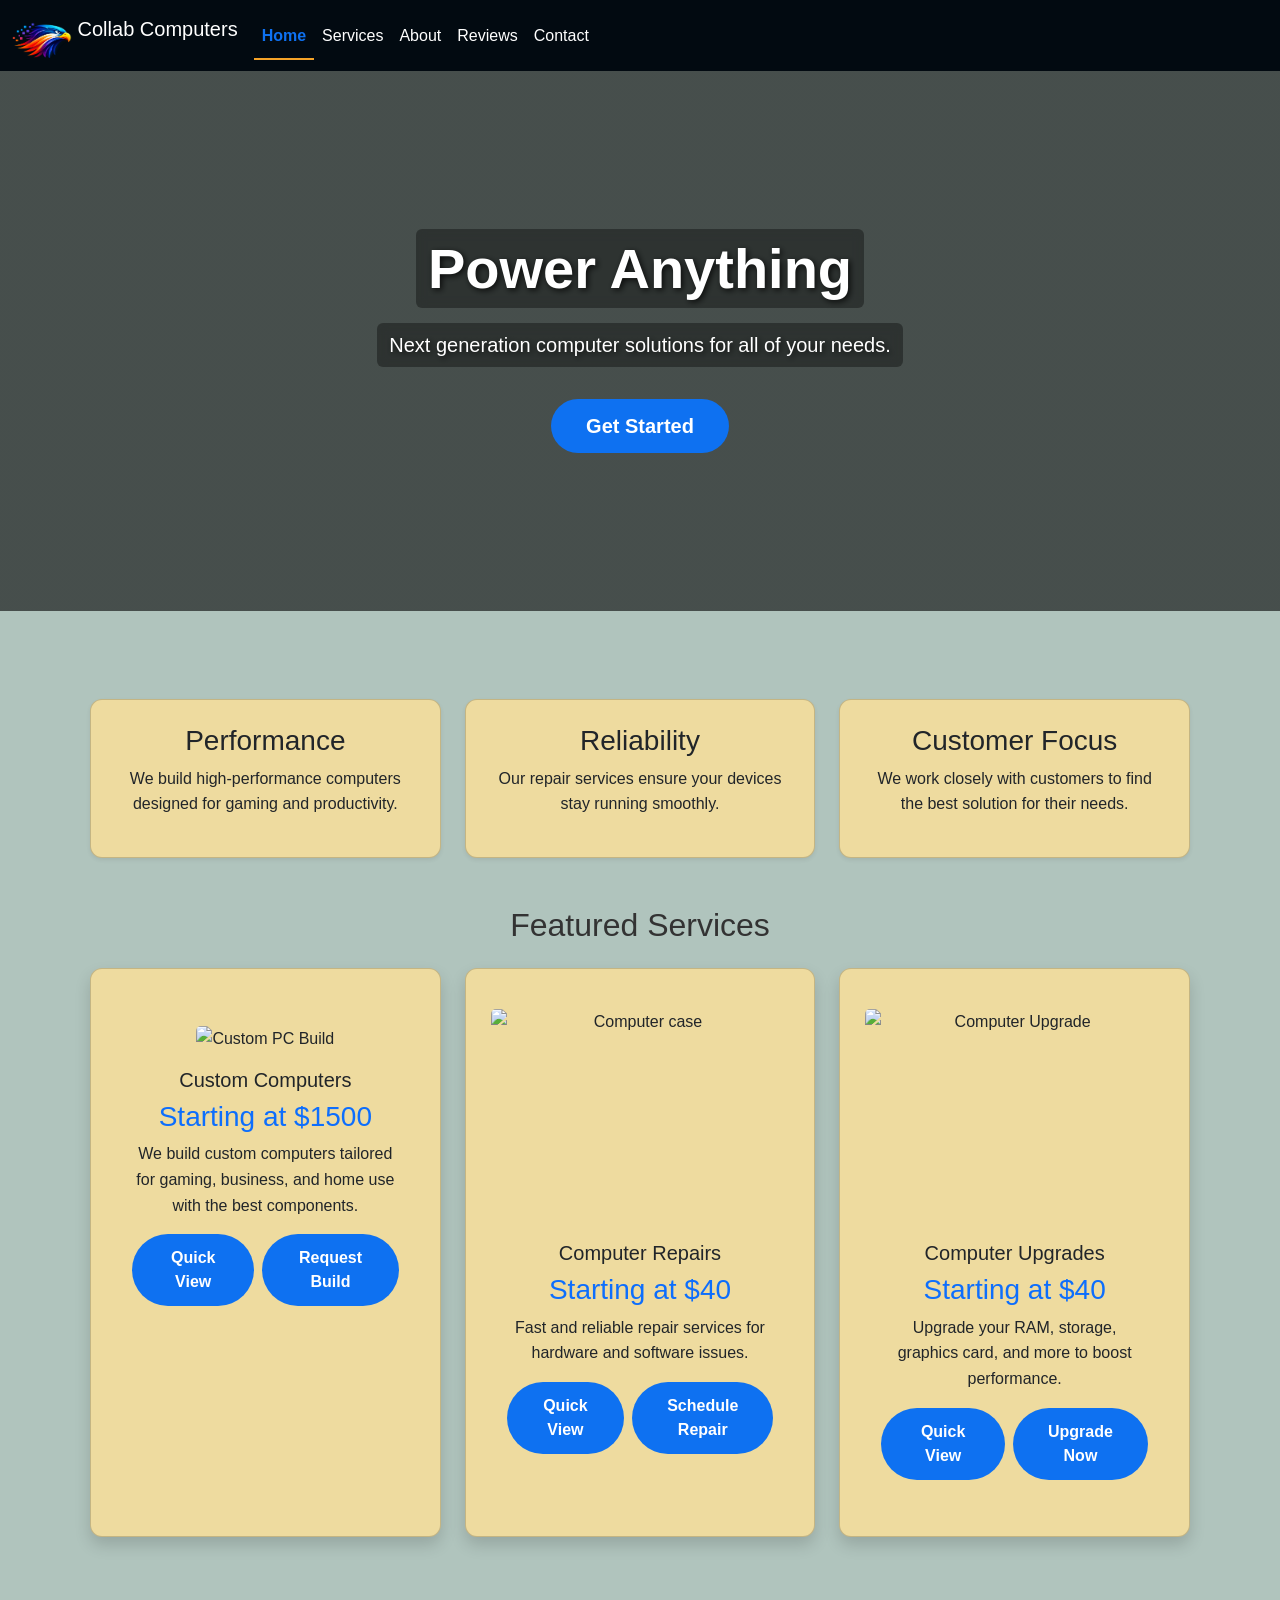
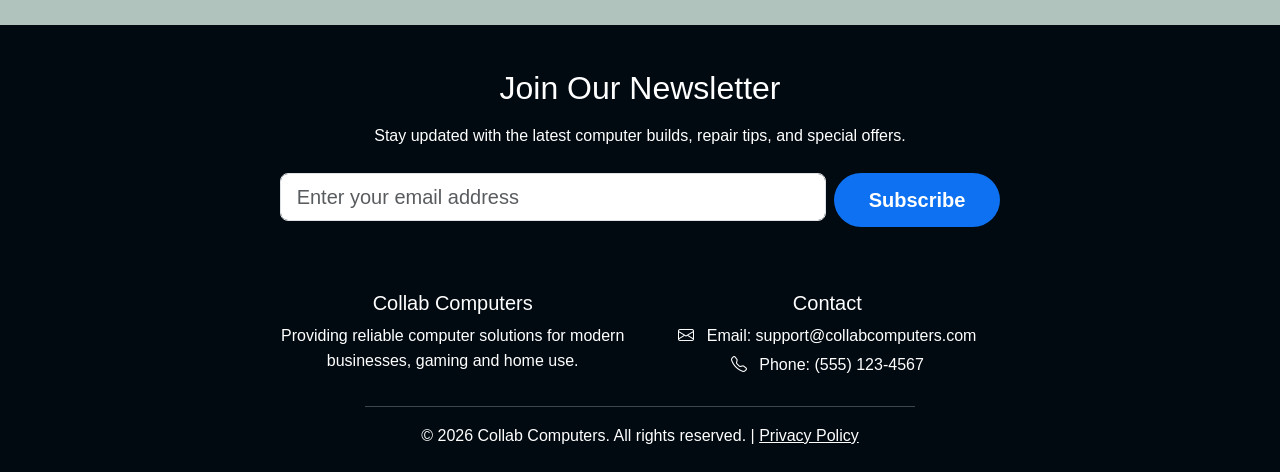
==== index.html @ c6392ce7 "Thirteenth commit with featured services now having a quickview button across all pages and a minor " ====
<!DOCTYPE html>
<html lang="en">

<head>
    <meta charset="UTF-8">
    <meta name="viewport" content="width=device-width, initial-scale=1.0">
    <title>Collab Computers | Home</title>

    <!-- bootstrap link -->
    <link href="https://cdn.jsdelivr.net/npm/bootstrap@5.3.0/dist/css/bootstrap.min.css" rel="stylesheet">

    <!-- bootstrap icon link -->
    <link rel="stylesheet" href="https://cdn.jsdelivr.net/npm/bootstrap-icons@1.11.0/font/bootstrap-icons.css">

    <link rel="stylesheet" href="style.css">
</head>

<body>

    <header>
        <nav class="navbar navbar-expand-lg custom-navbar">
            <div class="container-fluid">
                <a class="navbar-brand" href="#"><img src="assets/images/falcon-head-logo.png" alt="Logo" width="60"
                        height="40" class="d-inline-block align-text-top"> Collab Computers</a>
                <button class="navbar-toggler" type="button" data-bs-toggle="collapse" data-bs-target="#navbarNav"
                    aria-controls="navbarNav" aria-expanded="false" aria-label="Toggle navigation">
                    <span class="navbar-toggler-icon"></span>
                </button>
                <div class="collapse navbar-collapse" id="navbarNav">
                    <ul class="navbar-nav">
                        <li class="nav-item">
                            <a class="nav-link active" aria-current="page" href="index.html">Home</a>
                        </li>
                        <li class="nav-item">
                            <a class="nav-link" href="services.html">Services</a>
                        </li>
                        <li class="nav-item">
                            <a class="nav-link" href="about.html">About</a>
                        </li>
                        <li class="nav-item">
                            <a class="nav-link" href="reviews.html">Reviews</a>
                        </li>
                        <li class="nav-item">
                            <a class="nav-link" href="contact.html">Contact</a>
                        </li>
                    </ul>
                </div>
            </div>
        </nav>

        <section class="hero d-flex align-items-center text-center text-white">
            <div class="container">
                <div class="row justify-content-center">
                    <div class="col-lg-8 custom-hero">
                        <h1 class="display-4 fw-bold">Power Anything</h1>
                        <p class="lead">
                            Next generation computer solutions for all of your needs.
                        </p>
                        <a href="services.html" class="btn btn-lg mt-3 hero-btn">
                            Get Started
                        </a>
                    </div>
                </div>
            </div>
        </section>
    </header>

    <main class="container">
        <section class="row g-4 mt-4">

            <div class="col-md-4">
                <div class="card h-100 shadow-sm text-center p-4">
                    <h3>Performance</h3>
                    <p>We build high-performance computers designed for gaming and productivity.</p>
                </div>
            </div>

            <div class="col-md-4">
                <div class="card h-100 shadow-sm text-center p-4">
                    <h3>Reliability</h3>
                    <p>Our repair services ensure your devices stay running smoothly.</p>
                </div>
            </div>

            <div class="col-md-4">
                <div class="card h-100 shadow-sm text-center p-4">
                    <h3>Customer Focus</h3>
                    <p>We work closely with customers to find the best solution for their needs.</p>
                </div>
            </div>

        </section>

        <section class="featured-section text-center my-5">

            <h2 class="mb-4">Featured Services</h2>

            <div class="row g-4">

                <!-- Custom Computers -->
                <div class="col-md-4">
                    <div class="card h-100 shadow">
                        <div class="card-body text-center">

                            <img src="https://images.pexels.com/photos/6942359/pexels-photo-6942359.jpeg"
                                class="card-img-top" alt="Custom PC Build">

                            <h5 class="card-title mt-3">Custom Computers</h5>

                            <h3 class="text-primary">Starting at $1500</h3>

                            <p class="card-text">
                                We build custom computers tailored for gaming, business, and home use with the best
                                components.
                            </p>

                            <div class="d-flex justify-content-center gap-2">
                                <button class="btn btn-outline-secondary" data-bs-toggle="modal"
                                    data-bs-target="#quickViewPC">
                                    Quick View
                                </button>

                                <a href="contact.html" class="btn btn-primary">
                                    Request Build
                                </a>
                            </div>

                        </div>
                    </div>
                </div>

                <!-- Computer Repairs -->
                <div class="col-md-4">
                    <div class="card h-100 shadow">

                        <img src="https://images.pexels.com/photos/34338616/pexels-photo-34338616.jpeg"
                            class="card-img-top" alt="Computer case">

                        <div class="card-body text-center">

                            <h5 class="card-title mt-3">Computer Repairs</h5>

                            <h3 class="text-primary">Starting at $40</h3>

                            <p class="card-text">
                                Fast and reliable repair services for hardware and software issues.
                            </p>

                            <div class="d-flex justify-content-center gap-2">
                                <button class="btn btn-outline-secondary" data-bs-toggle="modal"
                                    data-bs-target="#quickViewRepair">
                                    Quick View
                                </button>

                                <a href="contact.html" class="btn btn-primary">
                                    Schedule Repair
                                </a>
                            </div>

                        </div>
                    </div>
                </div>

                <!-- Computer Upgrades -->
                <div class="col-md-4">
                    <div class="card h-100 shadow">

                        <img src="https://images.pexels.com/photos/4316/technology-computer-chips-gigabyte.jpg"
                            class="card-img-top" alt="Computer Upgrade">

                        <div class="card-body text-center">

                            <h5 class="card-title mt-3">Computer Upgrades</h5>

                            <h3 class="text-primary">Starting at $40</h3>

                            <p class="card-text">
                                Upgrade your RAM, storage, graphics card, and more to boost performance.
                            </p>

                            <div class="d-flex justify-content-center gap-2">

                                <button class="btn btn-outline-secondary" data-bs-toggle="modal"
                                    data-bs-target="#quickViewUpgrade">
                                    Quick View
                                </button>

                                <a href="contact.html" class="btn btn-primary">
                                    Upgrade Now
                                </a>

                            </div>

                        </div>
                    </div>
                </div>
        </section>
    </main>

    <footer class="footer text-white mt-auto">

        <section class="newsletter text-center mt-1">

            <div class="container">

                <h2 class="mb-3">Join Our Newsletter</h2>
                <p class="mb-4">
                    Stay updated with the latest computer builds, repair tips, and special offers.
                </p>

                <form class="row justify-content-center g-2">

                    <div class="col-md-6">
                        <input type="email" class="form-control form-control-lg" placeholder="Enter your email address"
                            required>
                    </div>

                    <div class="col-md-auto">
                        <button type="submit" class="btn btn-lg btn-primary">
                            Subscribe
                        </button>
                    </div>

                </form>

            </div>

        </section>


        <div class="container py-4 text-center">

            <div class="row justify-content-center">

                <div class="col-md-4">
                    <h5>Collab Computers</h5>
                    <p>Providing reliable computer solutions for modern businesses, gaming and home use.</p>
                </div>

                <div class="col-md-4">
                    <h5>Contact</h5>
                    <p class="mb-1"><i class="bi-envelope"></i> Email: support@collabcomputers.com</p>
                    <p class="mb-0"><i class="bi-telephone"></i> Phone: (555) 123-4567</p>
                </div>

            </div>

            <hr class="border-light w-50 mx-auto">

            <p class="mb-0">
                &copy; 2026 Collab Computers. All rights reserved.
                | <a href="privacy-policy.html" class="text-white">Privacy Policy</a>
            </p>
        </div>
    </footer>

    <!-- Quick View Modal Custom Builds-->
    <div class="modal fade" id="quickViewPC" tabindex="-1">
        <div class="modal-dialog modal-lg">
            <div class="modal-content">

                <div class="modal-header">
                    <h5 class="modal-title">Custom Computer Build Services</h5>
                    <button type="button" class="btn-close" data-bs-dismiss="modal"></button>
                </div>

                <div class="modal-body text-center">

                    <img src="https://images.pexels.com/photos/6942359/pexels-photo-6942359.jpeg" class="img-fluid mb-3"
                        alt="Custom PC Build">

                    <h4 class="text-primary">Starting at $1500</h4>

                    <p>
                        Our custom computers are built for gaming, business, streaming,
                        and high-performance workstations using premium components.
                    </p>

                    <ul class="text-start">
                        <li>Intel or AMD processors</li>
                        <li>High-performance GPUs</li>
                        <li>Custom RGB cases</li>
                        <li>Fast SSD storage</li>
                    </ul>

                </div>

                <div class="modal-footer">
                    <a href="contact.html" class="btn btn-primary">Request Build</a>
                    <button class="btn btn-secondary" data-bs-dismiss="modal">Close</button>
                </div>

            </div>
        </div>
    </div>

    <!-- Quick View Modal Repairs -->
    <div class="modal fade" id="quickViewRepair" tabindex="-1">
        <div class="modal-dialog modal-lg">
            <div class="modal-content">

                <div class="modal-header">
                    <h5 class="modal-title">Computer Repair Services</h5>
                    <button type="button" class="btn-close" data-bs-dismiss="modal"></button>
                </div>

                <div class="modal-body">
                    <div class="row">

                        <div class="col-md-6">
                            <img src="https://images.pexels.com/photos/34338616/pexels-photo-34338616.jpeg"
                                class="img-fluid rounded" alt="Computer Repair">
                        </div>

                        <div class="col-md-6">
                            <h4 class="text-primary">Starting at $40</h4>

                            <p>
                                Our technicians provide fast diagnostics and reliable repairs
                                for desktops and laptops.
                            </p>

                            <ul>
                                <li>Hardware repair</li>
                                <li>Software troubleshooting</li>
                                <li>Performance upgrades</li>
                                <li>System cleanup</li>
                            </ul>
                        </div>

                    </div>
                </div>

                <div class="modal-footer">
                    <a href="contact.html" class="btn btn-primary">Schedule Repair</a>
                    <button class="btn btn-secondary" data-bs-dismiss="modal">Close</button>
                </div>

            </div>
        </div>
    </div>

    <!-- Quick View Modal Upgrades -->
    <div class="modal fade" id="quickViewUpgrade" tabindex="-1">
        <div class="modal-dialog modal-lg">
            <div class="modal-content">

                <div class="modal-header">
                    <h5 class="modal-title">Computer Upgrade Services</h5>
                    <button type="button" class="btn-close" data-bs-dismiss="modal"></button>
                </div>

                <div class="modal-body">
                    <div class="row">

                        <div class="col-md-6">
                            <img src="https://images.pexels.com/photos/4316/technology-computer-chips-gigabyte.jpg"
                                class="img-fluid rounded" alt="Computer Upgrade">
                        </div>

                        <div class="col-md-6">

                            <h4 class="text-primary">Starting at $40</h4>

                            <p>
                                Improve your computer's speed and performance with professional
                                hardware upgrades.
                            </p>

                            <ul>
                                <li>RAM upgrades for better multitasking</li>
                                <li>SSD installation for faster boot times</li>
                                <li>Graphics card upgrades for gaming</li>
                                <li>Cooling and performance improvements</li>
                            </ul>

                        </div>

                    </div>
                </div>

                <div class="modal-footer">
                    <a href="contact.html" class="btn btn-primary">Upgrade Now</a>
                    <button class="btn btn-secondary" data-bs-dismiss="modal">Close</button>
                </div>

            </div>
        </div>
    </div>

    <script src="https://cdn.jsdelivr.net/npm/bootstrap@5.3.0/dist/js/bootstrap.bundle.min.js"></script>
</body>

</html>
---- style.css ----
/* 1. CSS Variables - The "Theme" Controller */
:root {
    --primary-color: #020a11;    /* Navbar & Footer */
    --accent-color: #0e71f1;     /* Buttons & Highlights */
    --accent-color-2: #f5a328;   /* Buttons & Highlights */
    --bg-light: #b0c4bd;         /* Page Background */
    --card-bg: #eedb9f;          /* Card Background */
    --text-main: #333333;        /* General Text */
    --text-light: #ffffff;       /* Text on Dark Backgrounds */
    --container-width: 1100px;
}


/* 2. Reset & Base Styles */

* {
    margin: 0;
    padding: 0;
    box-sizing: border-box;
}

body {
    font-family: 'Segoe UI', Roboto, Helvetica, Arial, sans-serif;
    line-height: 1.6;
    background-color: var(--bg-light);
    color: var(--text-main);

    display: flex;
    flex-direction: column;
    min-height: 100vh;
}


/* 3. Navbar */

.custom-navbar {
    background-color: var(--primary-color); /* your navbar color */
}

/* Navbar text */
.custom-navbar .navbar-brand,
.custom-navbar .nav-link {
    color: var(--text-light);
}

/* Navigation layout */
.nav-links {
    list-style: none;
    display: flex;
}

.nav-links li {
    margin-left: 20px;
}

.nav-links a {
    color: #bdc3c7;
    text-decoration: none;
    font-weight: 500;
    transition: color 0.3s ease;
}

/* Link hover + active */
.nav-links a:hover,
.nav-links a.active {
    color: var(--text-light);
}

/* Dropdown menu */
.dropdown-menu {
    background-color: var(--text-light);   /* white background */
}

.dropdown-item {
    color: var(--text-main);               /* dark readable text */
}

.dropdown-item:hover {
    background-color: var(--bg-light);
}

/* Dropdown toggle */
.custom-navbar .dropdown-toggle {
    color: var(--text-light);
}

.custom-navbar .dropdown-toggle:hover {
    color: var(--accent-color);
}

.custom-navbar .dropdown-toggle.show {
    color: var(--accent-color);
}

/* Active nav link */
.custom-navbar .nav-link.active {
    color: var(--accent-color) !important;  /* changes the active page color */
    font-weight: 600;
}

/* Hover nav link */
.custom-navbar .nav-link:hover {
    color: var(--accent-color);             /*makes the hover color the same as the accent color */
}

/* Navbar toggle button */
.navbar-toggler {
    border-color: var(--text-light);
}

.navbar-toggler-icon {
    filter: invert(1);          /*inverts hamburger icon color */
}

/* Underline navbar links with fade effect */
.custom-navbar .nav-link {
    position: relative;
}

.custom-navbar .nav-link::after {
    content: "";
    position: absolute;
    width: 0%;
    height: 2px;
    bottom: -4px;
    left: 0;

    background-color: var(--accent-color-2);
    transition: width 0.3s ease;
}

.custom-navbar .nav-link:hover::after,
.custom-navbar .nav-link.active::after {
    width: 100%;
}


/* 4. Hero Section */

.hero {
    background:
        linear-gradient(rgba(0,0,0,0.6), rgba(0,0,0,0.6)),
        url('https://images.pexels.com/photos/1714208/pexels-photo-1714208.jpeg');

    background-size: cover;
    background-position: center;
    min-height: 60vh;
}

/* Hero heading */
.hero h1 {
    font-size: clamp(2rem, 5vw, 3.5rem);
    margin-bottom: 15px;

    display: inline-block;

    text-shadow: 2px 2px 6px rgba(0,0,0,0.8);

    /* Frosted glass backdrop */
    padding: 6px 12px;
    border-radius: 6px;
    background: rgba(0,0,0,0.35);
    backdrop-filter: blur(5px);
}

/* Hero paragraph */
.hero p {
    display: inline-block;

    text-shadow: 2px 2px 6px rgba(0,0,0,0.8);

    padding: 6px 12px;
    border-radius: 6px;
    background: rgba(0,0,0,0.35);
    backdrop-filter: blur(5px);
}

/* Hero layout */
.custom-hero {
    display: flex;
    flex-direction: column;
    align-items: center;
}


/* Buttons */

.hero-btn,
.btn {
    background-color: var(--accent-color);
    color: var(--text-light);

    border: none;
    padding: 12px 35px;
    border-radius: 50px;
    font-weight: bold;

    max-width: fit-content;
}

/* Button hover */
.hero-btn:hover,
.btn:hover {
    background-color: var(--accent-color-2);
    color: var(--text-main);

    transform: scale(1.05);         /* slightly enlarge button */
    transition: all 0.3s ease;      /*smooth out transition */
}


/* 5. Main Layout & Cards */

.container {
    flex: 1;

    width: 90%;
    max-width: var(--container-width);

    margin: 0 auto;
    padding: 40px 0;
}

/* Card grid layout */
.card-grid {
    display: grid;
    grid-template-columns: repeat(3, 1fr); /* 3 columns on desktop */

    gap: 30px;
    margin-top: -100px; /* Overlap effect */
}

/* Card styling */
.card {
    background: var(--card-bg);

    padding: 40px 25px;
    border-radius: 12px;

    text-align: center;

    box-shadow: 0 10px 30px rgba(0,0,0,0.08);
    transition: transform 0.3s ease;
}

/* Cards will now hover and enlarge slightly */
.card:not(.contact-card):hover {
    transform: translateY(-8px) scale(1.02);
    box-shadow: 0 15px 40px rgba(0,0,0,0.15);
}

/* Card images are now the same height */
.card-img-top{
    height:200px;
    object-fit:cover;
}

/* 6. Footer */

.footer {
    background: var(--primary-color);
    color: var(--text-light);
    width: 100%;
}

.bi-envelope,
.bi-telephone {
    margin-right: 0.5rem;
}


/* 7. MEDIA QUERIES (The Responsive Magic) */

/* Tablet & Smaller Screens */
@media (max-width: 992px) {

    .card-grid {
        grid-template-columns: repeat(2, 1fr); /* Drop to 2 columns */
        margin-top: 20px; /* Remove overlap for cleaner mobile feel */
    }

}

/* Mobile Phones */
@media (max-width: 600px) {

    .navbar {
        flex-direction: column; /* Stack logo and links */
        gap: 10px;
    }

    .nav-links li {
        margin: 0 10px;
    }

    .card-grid {
        grid-template-columns: 1fr; /* 1 column on small phones */
    }

    .hero {
        height: 50vh;
    }

}
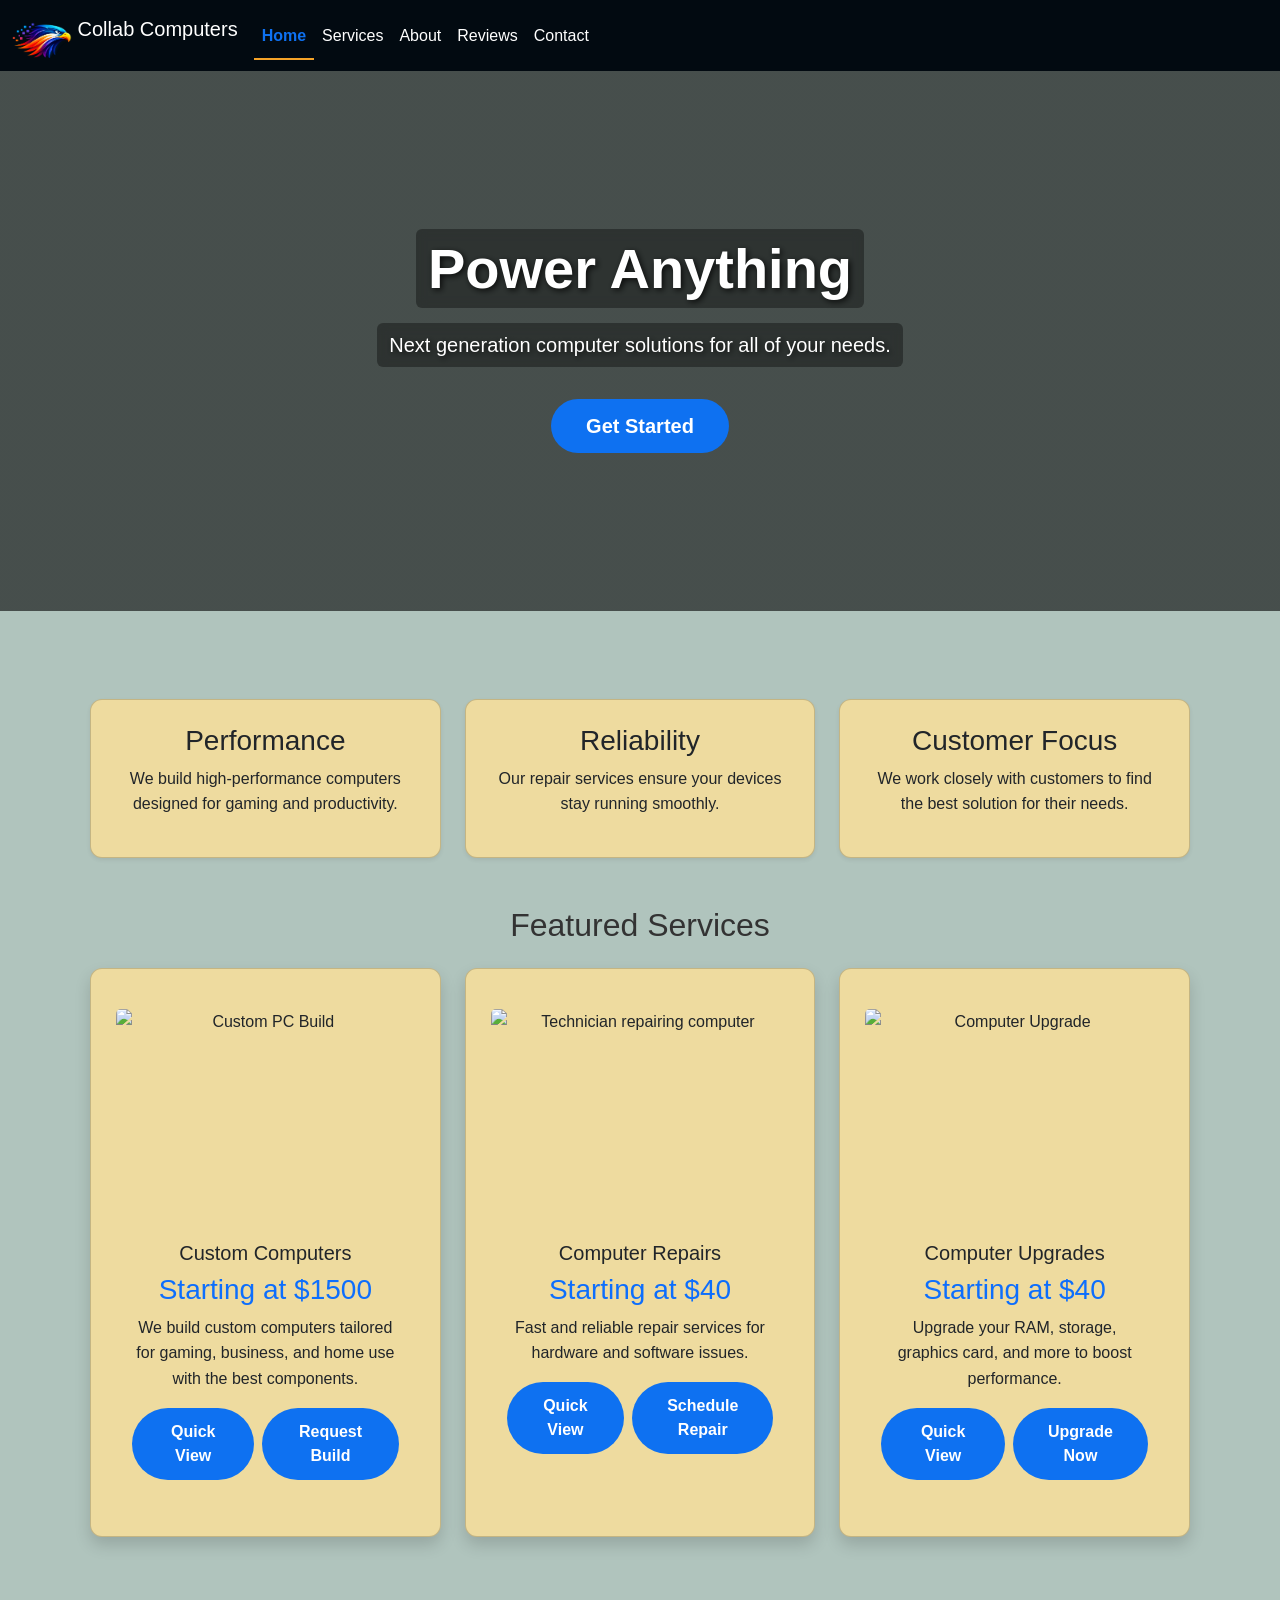
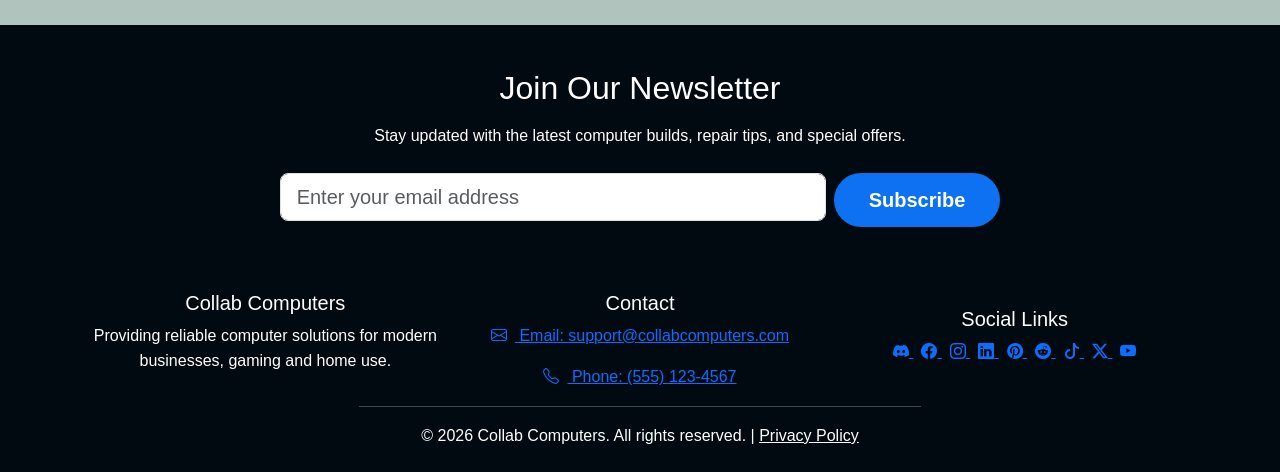
==== commit 4998547e: "Fifteenth commit with removal of href link on logo image, addition of social links to each page foot" ====
--- a/index.html
+++ b/index.html
@@ -20,7 +20,7 @@
     <header>
         <nav class="navbar navbar-expand-lg custom-navbar">
             <div class="container-fluid">
-                <a class="navbar-brand" href="#"><img src="assets/images/falcon-head-logo.png" alt="Logo" width="60"
+                <a class="navbar-brand"><img src="assets/images/falcon-head-logo.png" alt="Logo" width="60"
                         height="40" class="d-inline-block align-text-top"> Collab Computers</a>
                 <button class="navbar-toggler" type="button" data-bs-toggle="collapse" data-bs-target="#navbarNav"
                     aria-controls="navbarNav" aria-expanded="false" aria-label="Toggle navigation">
@@ -91,6 +91,8 @@
 
         </section>
 
+
+        <!-- Featured Section -->
         <section class="featured-section text-center my-5">
 
             <h2 class="mb-4">Featured Services</h2>
@@ -100,11 +102,11 @@
                 <!-- Custom Computers -->
                 <div class="col-md-4">
                     <div class="card h-100 shadow">
-                        <div class="card-body text-center">
-
-                            <img src="https://images.pexels.com/photos/6942359/pexels-photo-6942359.jpeg"
-                                class="card-img-top" alt="Custom PC Build">
-
+
+                        <img src="https://images.pexels.com/photos/6942359/pexels-photo-6942359.jpeg"
+                            class="card-img-top" alt="Custom PC Build">
+
+                        <div class="card-body text-dark">
                             <h5 class="card-title mt-3">Custom Computers</h5>
 
                             <h3 class="text-primary">Starting at $1500</h3>
@@ -133,8 +135,8 @@
                 <div class="col-md-4">
                     <div class="card h-100 shadow">
 
-                        <img src="https://images.pexels.com/photos/34338616/pexels-photo-34338616.jpeg"
-                            class="card-img-top" alt="Computer case">
+                        <img src="https://images.pexels.com/photos/7639373/pexels-photo-7639373.jpeg"
+                            class="card-img-top" alt="Technician repairing computer">
 
                         <div class="card-body text-center">
 
@@ -239,18 +241,67 @@
 
                 <div class="col-md-4">
                     <h5>Contact</h5>
-                    <p class="mb-1"><i class="bi-envelope"></i> Email: support@collabcomputers.com</p>
-                    <p class="mb-0"><i class="bi-telephone"></i> Phone: (555) 123-4567</p>
-                </div>
-
-            </div>
-
-            <hr class="border-light w-50 mx-auto">
-
-            <p class="mb-0">
-                &copy; 2026 Collab Computers. All rights reserved.
-                | <a href="privacy-policy.html" class="text-white">Privacy Policy</a>
-            </p>
+
+                    <p>
+                        <a href="mailto:support@collabcomputers.com">
+                            <i class="bi-envelope"></i> Email: support@collabcomputers.com
+                        </a>
+                    </p>
+
+                    <p>
+                        <a href="tel:+15551234567" class="mb-0">
+                            <i class="bi-telephone"></i> Phone: (555) 123-4567
+                        </a>
+                    </p>
+                </div>
+
+                <div class="col-md-4 mt-3">
+                    <h5>Social Links</h5>
+
+                    <a href="https://discord.com" target="_blank" class="me-2">
+                        <i class="bi bi-discord"></i>
+                    </a>
+
+                    <a href="https://facebook.com" target="_blank" class="me-2">
+                        <i class="bi bi-facebook"></i>
+                    </a>
+
+                    <a href="https://instagram.com" target="_blank" class="me-2">
+                        <i class="bi bi-instagram"></i>
+                    </a>
+
+                    <a href="https://linkedin.com" target="_blank" class="me-2">
+                        <i class="bi bi-linkedin"></i>
+                    </a>
+
+                    <a href="https://pinterest.com" target="_blank" class="me-2">
+                        <i class="bi bi-pinterest"></i>
+                    </a>
+
+                    <a href="https://reddit.com" target="_blank" class="me-2">
+                        <i class="bi bi-reddit"></i>
+                    </a>
+
+                    <a href="https://tiktok.com" target="_blank" class="me-2">
+                        <i class="bi bi-tiktok"></i>
+                    </a>
+
+                    <a href="https://twitter.com" target="_blank" class="me-2">
+                        <i class="bi bi-twitter-x"></i>
+                    </a>
+
+                    <a href="https://youtube.com" target="_blank">
+                        <i class="bi bi-youtube"></i>
+                    </a>
+                </div>
+
+                <hr class="border-light w-50 mx-auto">
+
+                <p class="mb-0">
+                    &copy; 2026 Collab Computers. All rights reserved.
+                    | <a href="privacy-policy.html" class="text-white">Privacy Policy</a>
+                </p>
+            </div>
         </div>
     </footer>
 
@@ -266,8 +317,8 @@
 
                 <div class="modal-body text-center">
 
-                    <img src="https://images.pexels.com/photos/6942359/pexels-photo-6942359.jpeg" class="img-fluid mb-3"
-                        alt="Custom PC Build">
+                    <img src="https://images.pexels.com/photos/6942359/pexels-photo-6942359.jpeg"
+                        class="img-fluid rounded" alt="Custom PC Build">
 
                     <h4 class="text-primary">Starting at $1500</h4>
 
@@ -308,8 +359,8 @@
                     <div class="row">
 
                         <div class="col-md-6">
-                            <img src="https://images.pexels.com/photos/34338616/pexels-photo-34338616.jpeg"
-                                class="img-fluid rounded" alt="Computer Repair">
+                            <img src="https://images.pexels.com/photos/7639373/pexels-photo-7639373.jpeg"
+                                class="img-fluid rounded" alt="Technician repairing computer">
                         </div>
 
                         <div class="col-md-6">
--- a/style.css
+++ b/style.css
@@ -255,6 +255,11 @@
     object-fit:cover;
 }
 
+.modal-content {
+    background-color: var(--card-bg);
+    color: var(--primary-color);
+}
+
 /* 6. Footer */
 
 .footer {
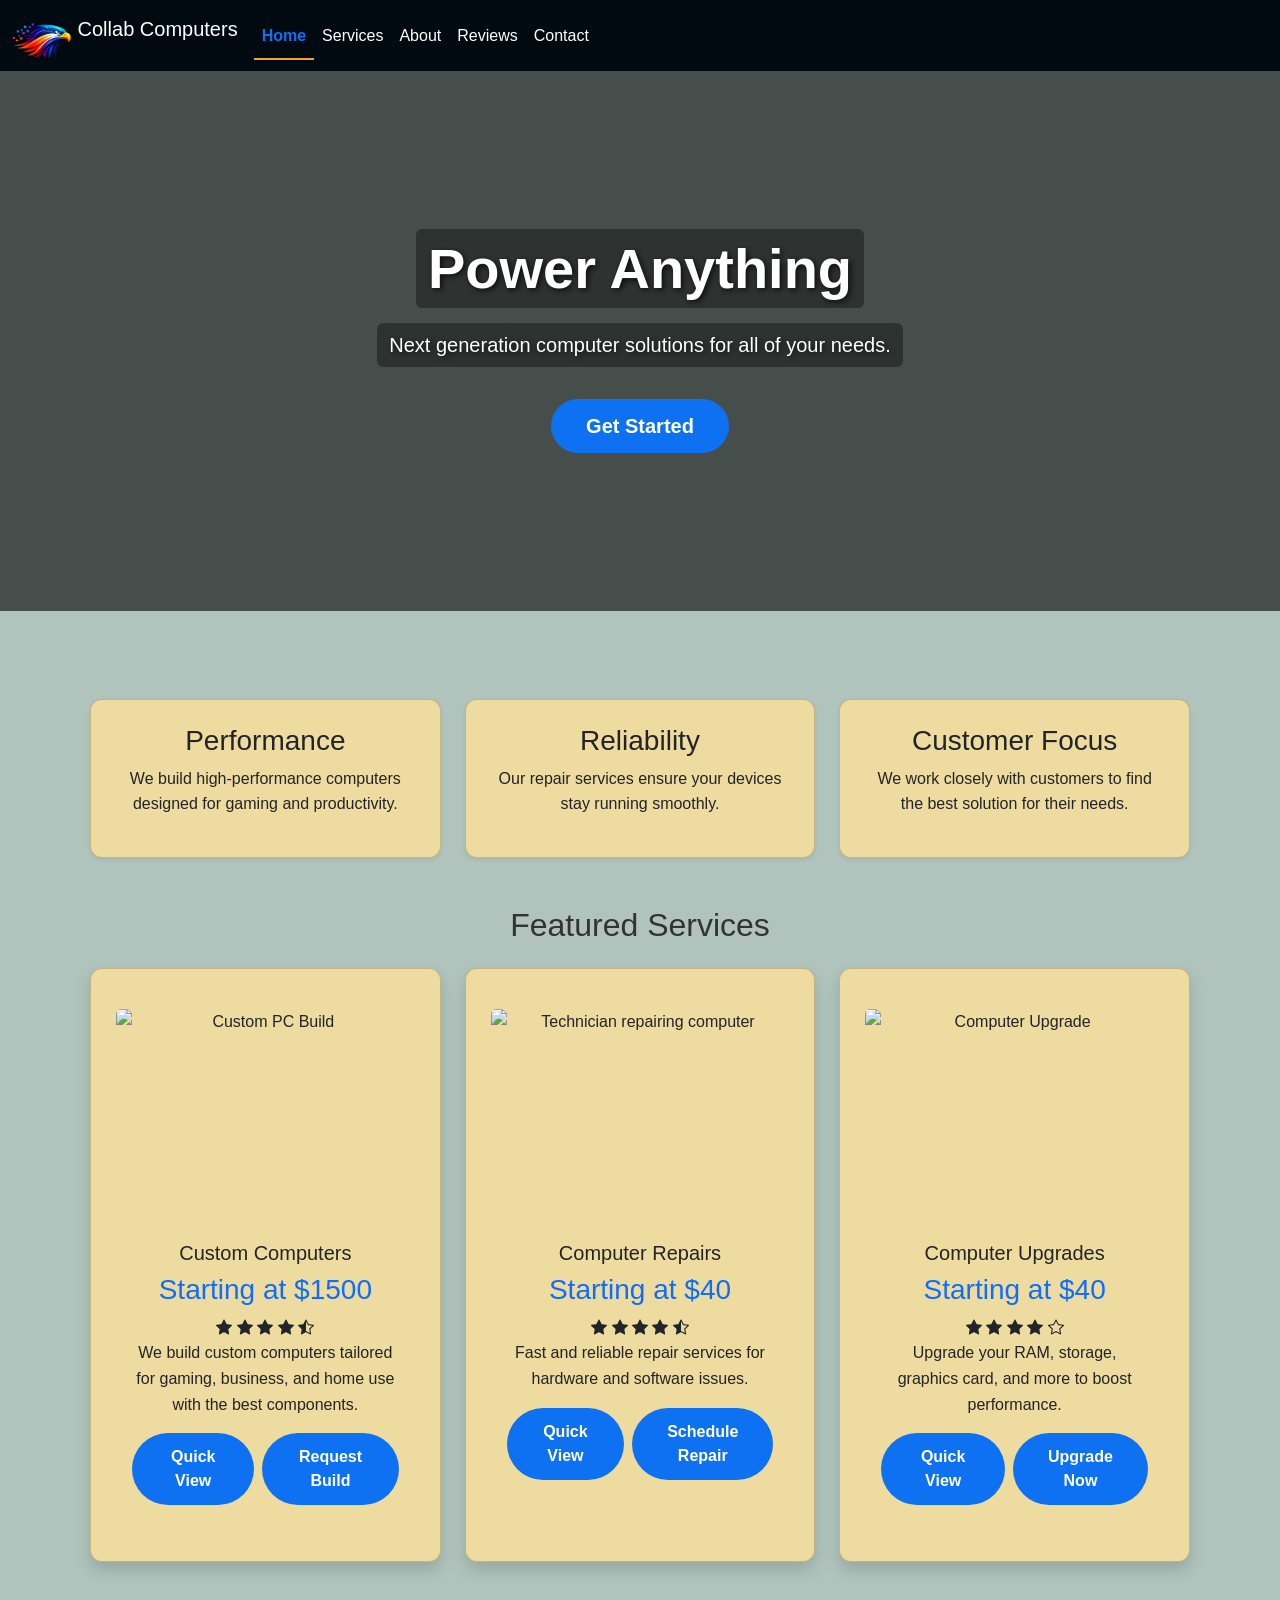
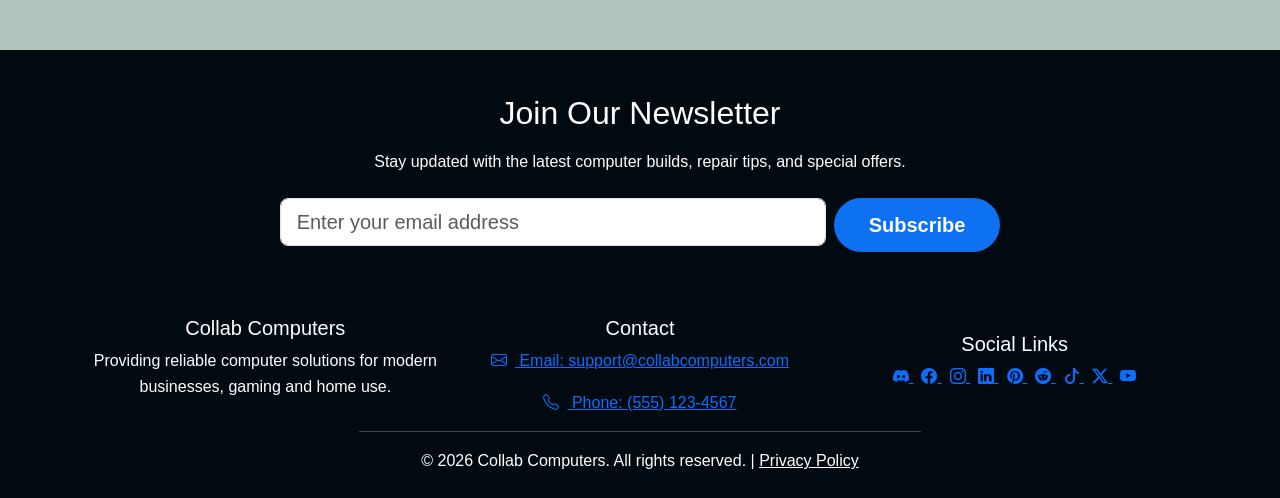
==== commit dda41c60: "Eighteenth commit with star ratings added to each product." ====
--- a/index.html
+++ b/index.html
@@ -20,8 +20,8 @@
     <header>
         <nav class="navbar navbar-expand-lg custom-navbar">
             <div class="container-fluid">
-                <a class="navbar-brand"><img src="assets/images/falcon-head-logo.png" alt="Logo" width="60"
-                        height="40" class="d-inline-block align-text-top"> Collab Computers</a>
+                <a class="navbar-brand"><img src="assets/images/falcon-head-logo.png" alt="Logo" width="60" height="40"
+                        class="d-inline-block align-text-top"> Collab Computers</a>
                 <button class="navbar-toggler" type="button" data-bs-toggle="collapse" data-bs-target="#navbarNav"
                     aria-controls="navbarNav" aria-expanded="false" aria-label="Toggle navigation">
                     <span class="navbar-toggler-icon"></span>
@@ -111,6 +111,14 @@
 
                             <h3 class="text-primary">Starting at $1500</h3>
 
+                            <div class="text-dark">
+                                <i class="bi bi-star-fill"></i>
+                                <i class="bi bi-star-fill"></i>
+                                <i class="bi bi-star-fill"></i>
+                                <i class="bi bi-star-fill"></i>
+                                <i class="bi bi-star-half"></i>
+                            </div>
+
                             <p class="card-text">
                                 We build custom computers tailored for gaming, business, and home use with the best
                                 components.
@@ -144,6 +152,14 @@
 
                             <h3 class="text-primary">Starting at $40</h3>
 
+                            <div class="text-dark">
+                                <i class="bi bi-star-fill"></i>
+                                <i class="bi bi-star-fill"></i>
+                                <i class="bi bi-star-fill"></i>
+                                <i class="bi bi-star-fill"></i>
+                                <i class="bi bi-star-half"></i>
+                            </div>
+
                             <p class="card-text">
                                 Fast and reliable repair services for hardware and software issues.
                             </p>
@@ -176,6 +192,14 @@
 
                             <h3 class="text-primary">Starting at $40</h3>
 
+                            <div class="text-dark">
+                                <i class="bi bi-star-fill"></i>
+                                <i class="bi bi-star-fill"></i>
+                                <i class="bi bi-star-fill"></i>
+                                <i class="bi bi-star-fill"></i>
+                                <i class="bi bi-star"></i>
+                            </div>
+
                             <p class="card-text">
                                 Upgrade your RAM, storage, graphics card, and more to boost performance.
                             </p>
@@ -307,7 +331,7 @@
 
     <!-- Quick View Modal Custom Builds-->
     <div class="modal fade" id="quickViewPC" tabindex="-1">
-        <div class="modal-dialog modal-lg">
+        <div class="modal-dialog modal-lg modal-dialog-centered">
             <div class="modal-content">
 
                 <div class="modal-header">
@@ -315,25 +339,33 @@
                     <button type="button" class="btn-close" data-bs-dismiss="modal"></button>
                 </div>
 
-                <div class="modal-body text-center">
-
-                    <img src="https://images.pexels.com/photos/6942359/pexels-photo-6942359.jpeg"
-                        class="img-fluid rounded" alt="Custom PC Build">
-
-                    <h4 class="text-primary">Starting at $1500</h4>
-
-                    <p>
-                        Our custom computers are built for gaming, business, streaming,
-                        and high-performance workstations using premium components.
-                    </p>
-
-                    <ul class="text-start">
-                        <li>Intel or AMD processors</li>
-                        <li>High-performance GPUs</li>
-                        <li>Custom RGB cases</li>
-                        <li>Fast SSD storage</li>
-                    </ul>
-
+                <div class="modal-body">
+                    <div class="row">
+
+                        <div class="col-md-6">
+                            <img src="https://images.pexels.com/photos/6942359/pexels-photo-6942359.jpeg"
+                                class="img-fluid rounded" alt="Custom PC Build">
+                        </div>
+
+                        <div class="col-md-6">
+
+                            <h4 class="text-primary">Starting at $1500</h4>
+
+                            <p>
+                                Our custom computers are built for gaming, business, streaming,
+                                and high-performance workstations using premium components.
+                            </p>
+
+                            <ul>
+                                <li>Intel or AMD processors</li>
+                                <li>High-performance GPUs</li>
+                                <li>Custom RGB cases</li>
+                                <li>Fast SSD storage</li>
+                            </ul>
+
+                        </div>
+
+                    </div>
                 </div>
 
                 <div class="modal-footer">
@@ -347,7 +379,7 @@
 
     <!-- Quick View Modal Repairs -->
     <div class="modal fade" id="quickViewRepair" tabindex="-1">
-        <div class="modal-dialog modal-lg">
+        <div class="modal-dialog modal-lg modal-dialog-centered">
             <div class="modal-content">
 
                 <div class="modal-header">
@@ -393,7 +425,7 @@
 
     <!-- Quick View Modal Upgrades -->
     <div class="modal fade" id="quickViewUpgrade" tabindex="-1">
-        <div class="modal-dialog modal-lg">
+        <div class="modal-dialog modal-lg modal-dialog-centered">
             <div class="modal-content">
 
                 <div class="modal-header">
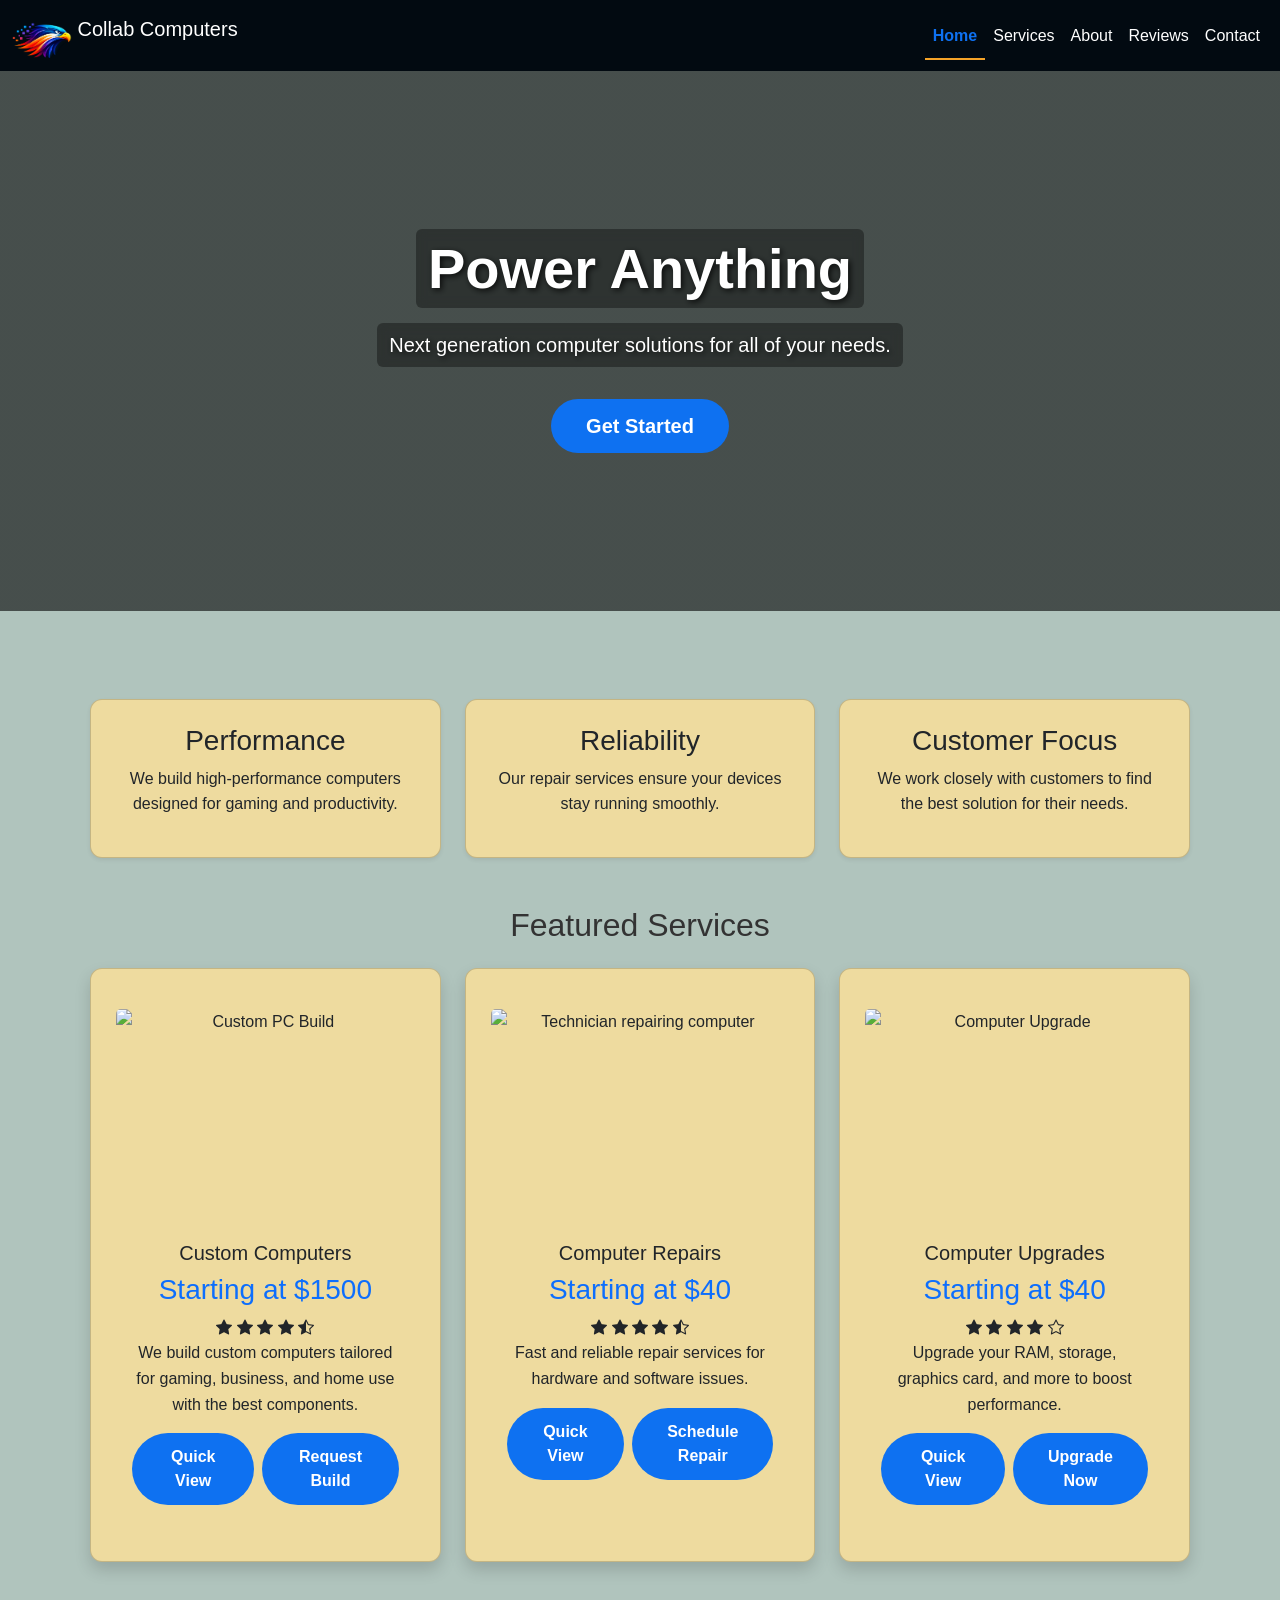
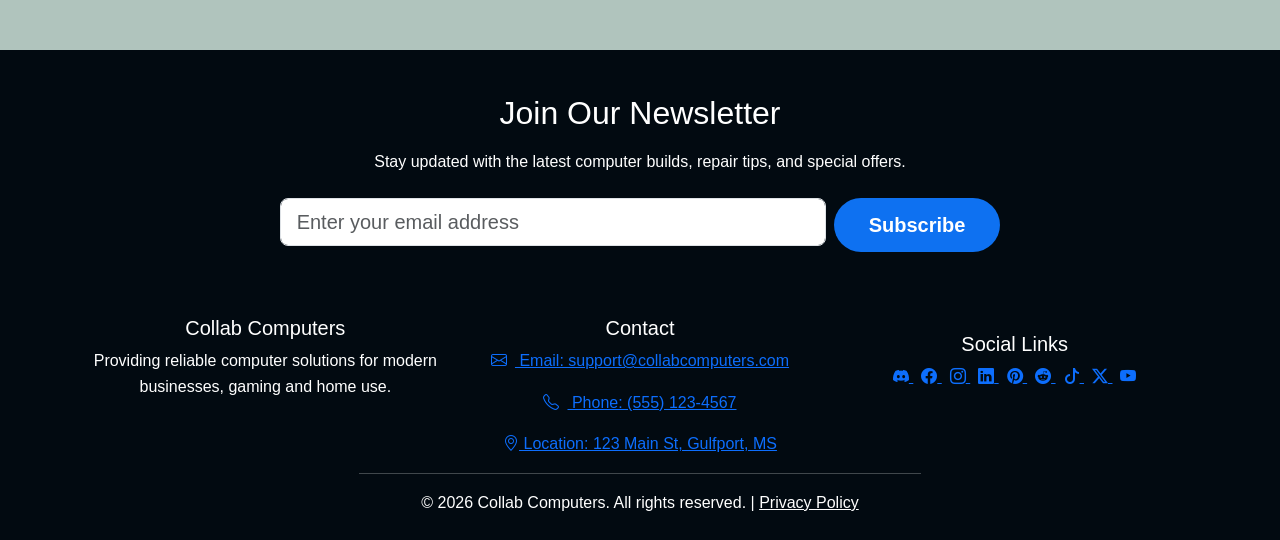
==== commit 6d986193: "Twenty-first commit with minor navbar improvements, location added to each footer, and mission state" ====
--- a/index.html
+++ b/index.html
@@ -20,14 +20,14 @@
     <header>
         <nav class="navbar navbar-expand-lg custom-navbar">
             <div class="container-fluid">
-                <a class="navbar-brand"><img src="assets/images/falcon-head-logo.png" alt="Logo" width="60" height="40"
-                        class="d-inline-block align-text-top"> Collab Computers</a>
+                <a class="navbar-brand" href="index.html"><img src="assets/images/falcon-head-logo.png" alt="Logo"
+                        width="60" height="40" class="d-inline-block align-text-top"> Collab Computers</a>
                 <button class="navbar-toggler" type="button" data-bs-toggle="collapse" data-bs-target="#navbarNav"
                     aria-controls="navbarNav" aria-expanded="false" aria-label="Toggle navigation">
                     <span class="navbar-toggler-icon"></span>
                 </button>
                 <div class="collapse navbar-collapse" id="navbarNav">
-                    <ul class="navbar-nav">
+                    <ul class="navbar-nav ms-auto">
                         <li class="nav-item">
                             <a class="nav-link active" aria-current="page" href="index.html">Home</a>
                         </li>
@@ -220,6 +220,7 @@
                         </div>
                     </div>
                 </div>
+            </div>
         </section>
     </main>
 
@@ -275,6 +276,12 @@
                     <p>
                         <a href="tel:+15551234567" class="mb-0">
                             <i class="bi-telephone"></i> Phone: (555) 123-4567
+                        </a>
+                    </p>
+
+                    <p>
+                        <a href="https://www.google.com/maps/place/Your+Location" target="_blank" class="location-link">
+                            <i class="bi bi-geo-alt"></i> Location: 123 Main St, Gulfport, MS
                         </a>
                     </p>
                 </div>
--- a/style.css
+++ b/style.css
@@ -145,6 +145,9 @@
     background-size: cover;
     background-position: center;
     min-height: 60vh;
+    min-height: 60dvh; /* modern fix for mobile browsers */
+    display: flex;
+    align-items: center;
 }
 
 /* Hero heading */
